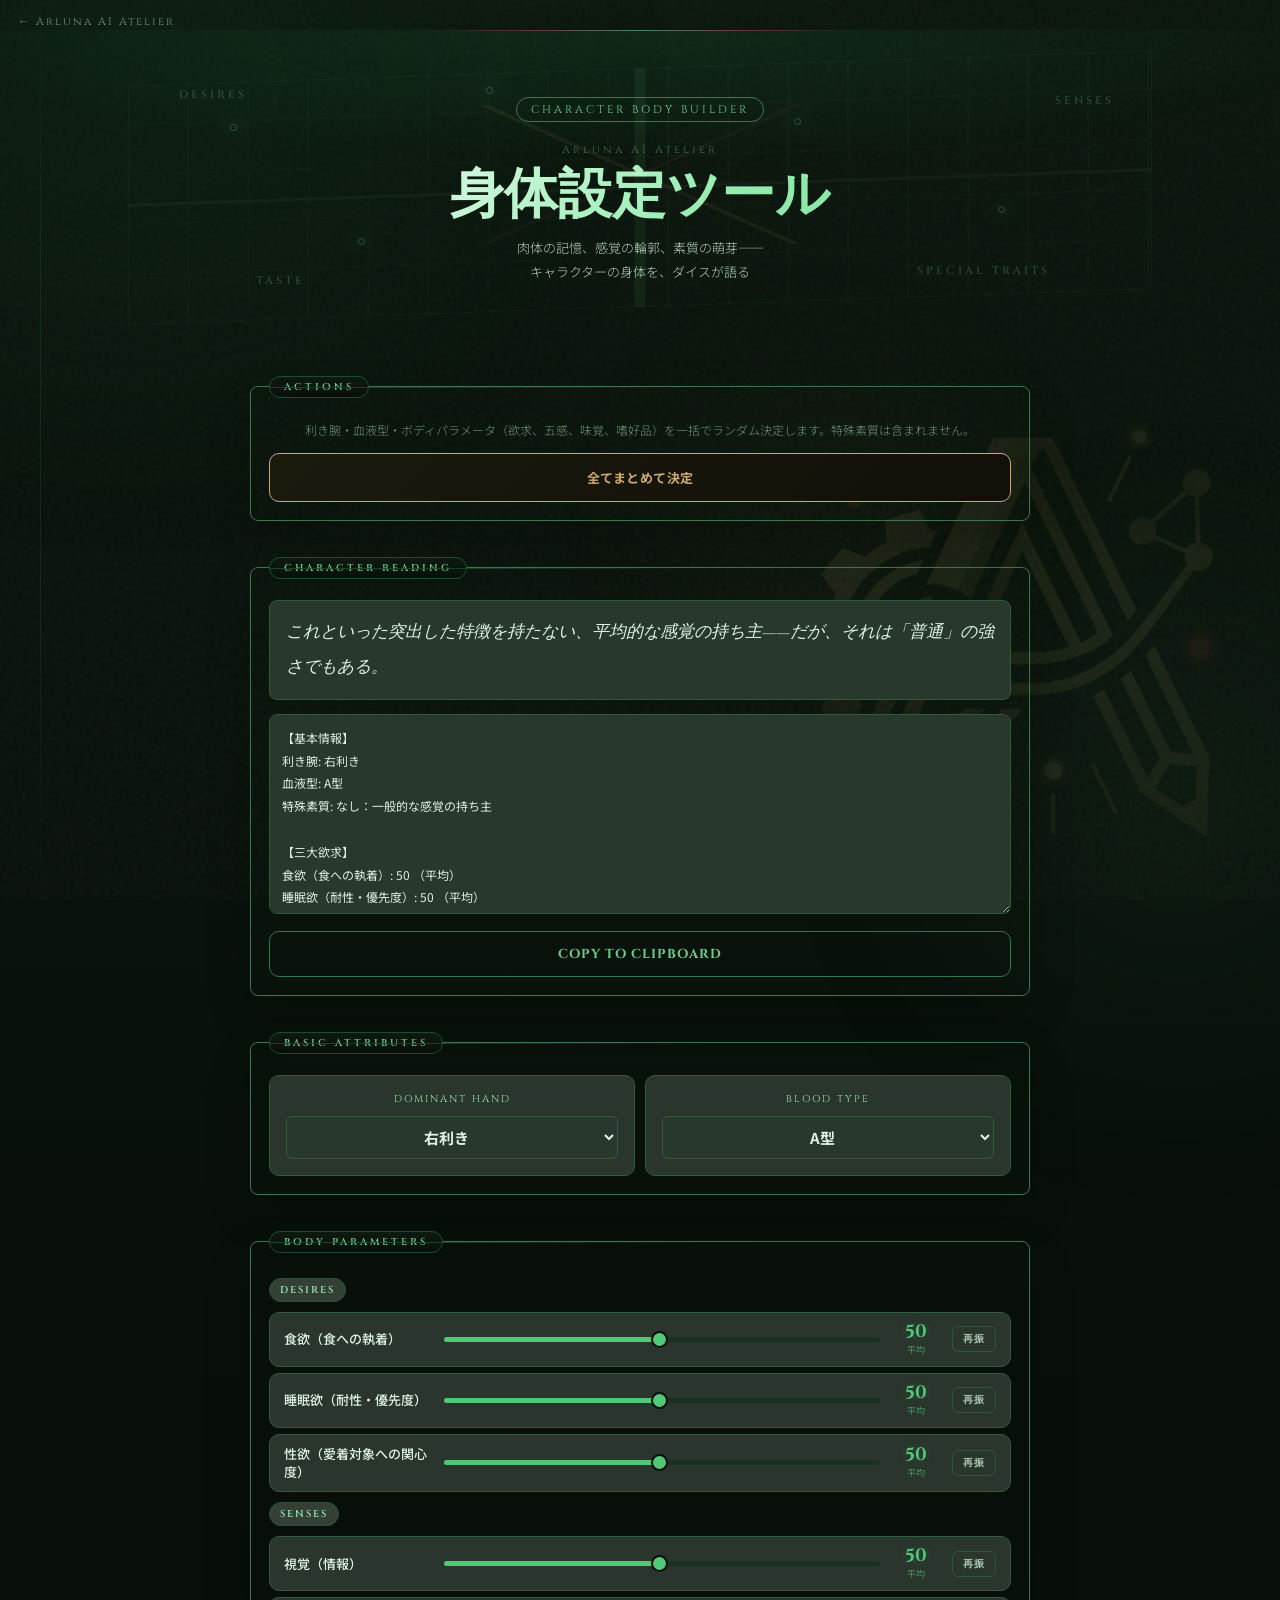
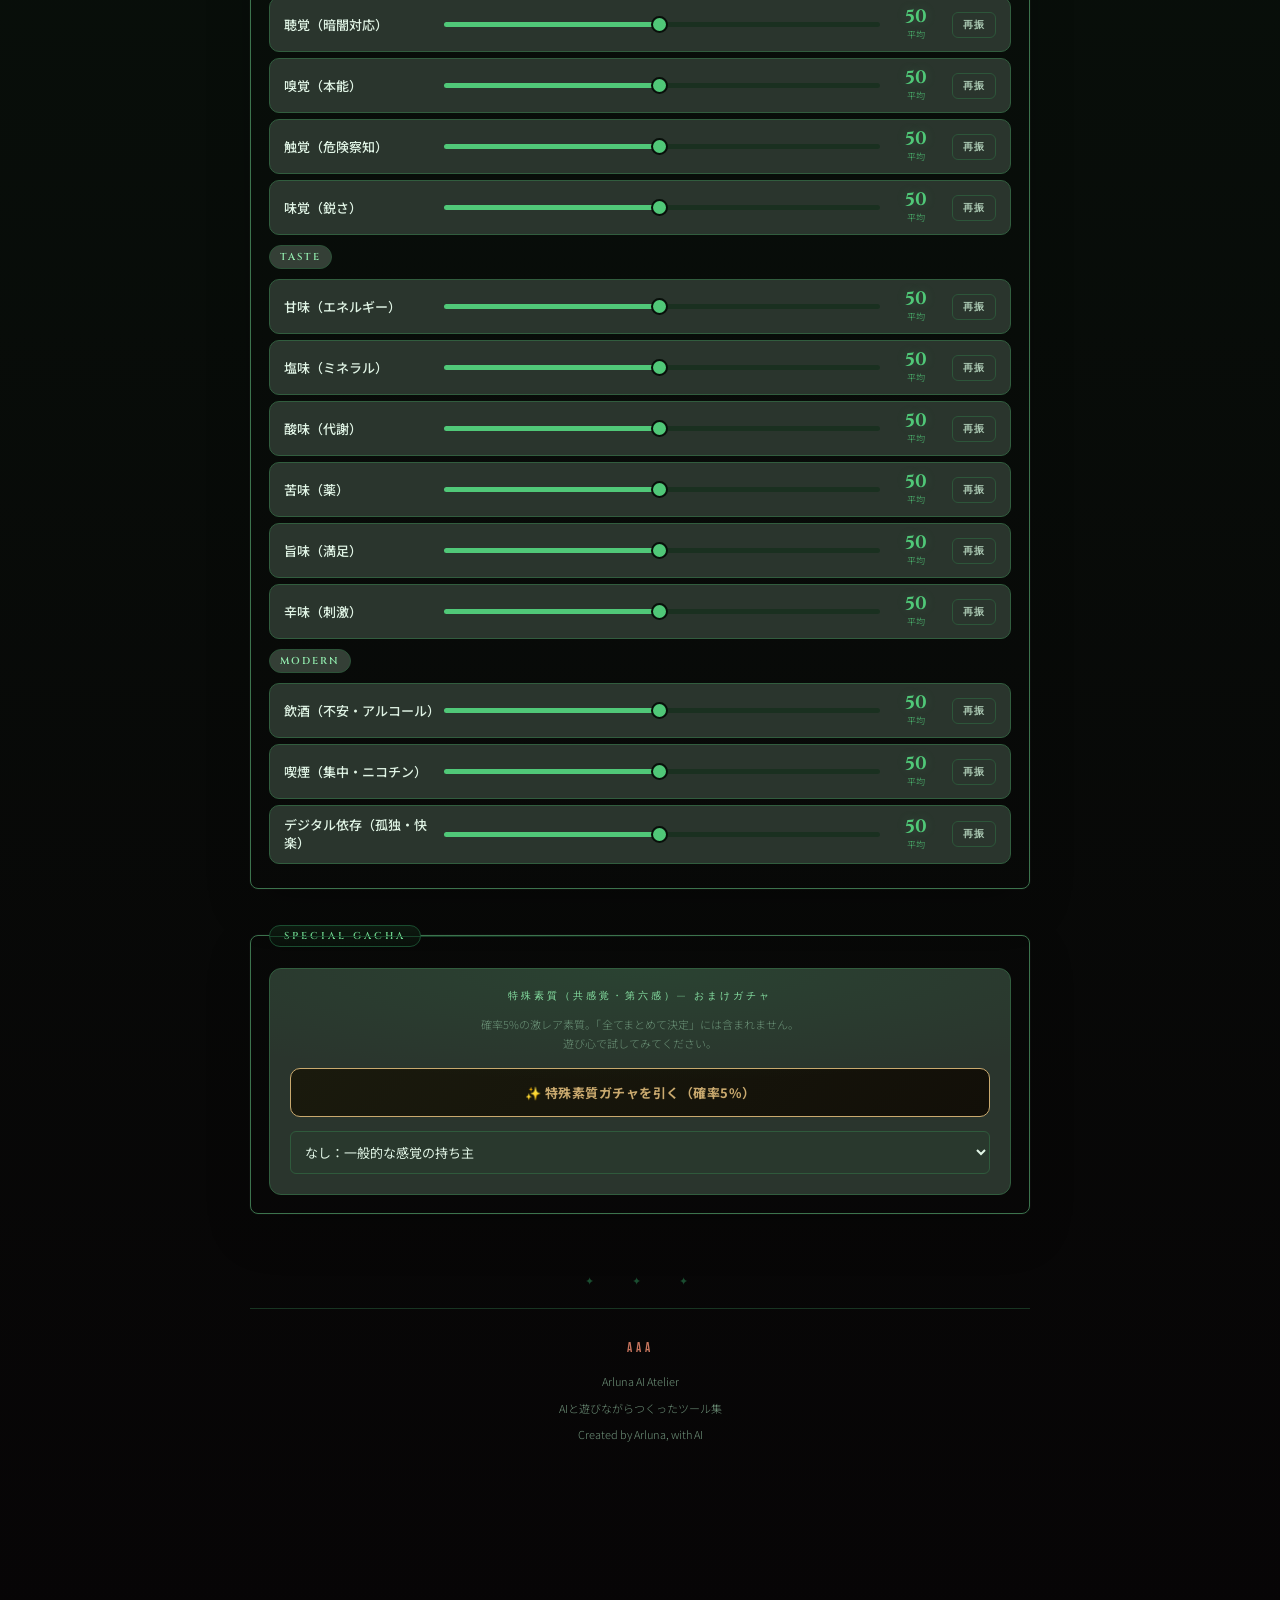
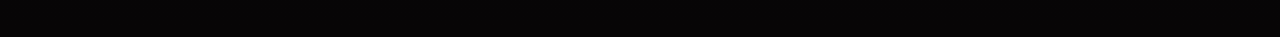
==== body-profile-tool.html @ 095e63a8 "Add files via upload" ====
<!DOCTYPE html>
<html lang="ja">
<head>
<meta charset="UTF-8">
<meta name="viewport" content="width=device-width, initial-scale=1.0">
<title>身体設定ツール — Arluna AI Atelier</title>
<meta name="description" content="利き腕、血液型、五感、欲求、味覚、特殊素質をランダムに決め、創作キャラクターの身体設定を作るツールです。">
<link rel="icon" href="favicon/favicon.ico" sizes="any">
<link rel="icon" type="image/svg+xml" href="favicon/favicon.svg">
<link rel="apple-touch-icon" href="favicon/apple-touch-icon.png">
<link rel="manifest" href="favicon/site.webmanifest">
<link rel="preconnect" href="https://fonts.googleapis.com">
<link rel="preconnect" href="https://fonts.gstatic.com" crossorigin>
<link href="https://fonts.googleapis.com/css2?family=Bebas+Neue&family=Cinzel:wght@400;600&family=Cormorant+Garamond:ital,wght@0,300;0,600;1,300;1,600&family=Noto+Sans+JP:wght@300;400;600;700;900&family=Sora:wght@400;600;800&display=swap" rel="stylesheet">
<style>
:root{
  --bg:      #080f0a;
  --bg2:     #0d1a10;
  --bg3:     #112216;
  --green:   #2d7a4f;
  --green2:  #3fa068;
  --green3:  #1a4d30;
  --emerald: #50c878;
  --red:     #9F2E42;
  --gold:    #c9a96e;
  --gold2:   #e8d5a3;
  --dim:     #1a3020;
  --muted:   #4a7055;
  --text:    #ddeee4;
  --light:   #f0faf4;
}
*{box-sizing:border-box;margin:0;padding:0}
html{scroll-behavior:smooth}
body{
  background:var(--bg);
  color:var(--text);
  font-family:'Noto Sans JP',sans-serif;
  min-height:100vh;
  overflow-x:hidden;
  font-weight:300;
}

/* Noise */
body::before{
  content:'';position:fixed;inset:0;
  background-image:url("data:image/svg+xml,%3Csvg viewBox='0 0 200 200' xmlns='http://www.w3.org/2000/svg'%3E%3Cfilter id='n'%3E%3CfeTurbulence type='fractalNoise' baseFrequency='0.85' numOctaves='4' stitchTiles='stitch'/%3E%3C/filter%3E%3Crect width='100%25' height='100%25' filter='url(%23n)'/%3E%3C/svg%3E");
  opacity:.03;pointer-events:none;z-index:0;
}

/* Blobs */
.blob{position:fixed;border-radius:50%;filter:blur(140px);opacity:.13;pointer-events:none;z-index:0;animation:blobDrift 22s ease-in-out infinite alternate}
.blob1{width:600px;height:500px;background:#2d7a4f;top:-150px;right:-150px;animation-duration:24s}
.blob2{width:400px;height:400px;background:#1a4d30;bottom:-100px;left:-100px;animation-duration:30s;animation-delay:-12s}
.blob3{width:280px;height:280px;background:#c9a96e;top:50%;left:40%;opacity:.05;animation-duration:18s;animation-delay:-6s}
@keyframes blobDrift{from{transform:translate(0,0) scale(1)}to{transform:translate(30px,20px) scale(1.05)}}

/* V-line */
.v-line{position:fixed;left:36px;top:0;bottom:0;width:1px;background:linear-gradient(to bottom,transparent,var(--green3) 30%,var(--green3) 70%,transparent);opacity:.4;z-index:0}
@media(max-width:600px){.v-line{display:none}}

/* Page */
.page{position:relative;z-index:1;max-width:820px;margin:0 auto;padding:0 20px 100px}

/* Back link */
.back-link{display:inline-flex;align-items:center;gap:6px;font-size:11px;letter-spacing:2px;color:#3a6a4a;text-decoration:none;padding:8px 16px 0;transition:color .2s;font-family:'Cinzel',serif}
.back-link:hover{color:var(--emerald)}

/* Hero */
.hero{position:relative;text-align:center;padding:64px 20px 48px;overflow:hidden;background:radial-gradient(ellipse 80% 60% at 50% 0%,#0a2a14 0%,transparent 70%)}
.hero-bg{position:absolute;inset:0;pointer-events:none;overflow:hidden;opacity:.06}
.hero-bg span{position:absolute;font-size:80px;font-weight:900;color:#fff;animation:drift 20s linear infinite;font-family:'Noto Sans JP',sans-serif}
@keyframes drift{0%{transform:translateY(120%) rotate(0deg)}100%{transform:translateY(-120%) rotate(15deg)}}
.eyebrow{display:inline-block;font-family:'Cinzel',serif;font-size:11px;font-weight:400;letter-spacing:3px;text-transform:uppercase;color:var(--emerald);border:1px solid #50c87855;padding:4px 14px;border-radius:20px;margin-bottom:20px}
h1{font-size:clamp(28px,5vw,54px);font-weight:600;line-height:1.1;margin-bottom:12px;font-family:'Cormorant Garamond',serif;background:linear-gradient(135deg,#fff 20%,#80e8a0 60%,#50c878 100%);-webkit-background-clip:text;-webkit-text-fill-color:transparent;background-clip:text}
.hero-sub{font-size:13px;color:#7aaa8a;max-width:480px;margin:0 auto 12px;line-height:1.8}
@keyframes fadeUp{from{opacity:0;transform:translateY(12px)}to{opacity:1;transform:translateY(0)}}

/* Divider */
.divider{display:flex;align-items:center;gap:12px;margin:36px 0 18px}
.divider::before{content:'';flex:1;height:1px;background:linear-gradient(90deg,transparent,var(--green3))}
.divider::after{content:'';flex:1;height:1px;background:linear-gradient(270deg,transparent,var(--green3))}
.divider span{font-family:'Cinzel',serif;font-size:10px;letter-spacing:4px;color:var(--emerald);text-transform:uppercase;white-space:nowrap;background:var(--bg2);padding:4px 14px;border:1px solid var(--green3);border-radius:20px}

/* Action buttons */
.action-note{
  margin:0 0 12px;text-align:center;font-size:12px;line-height:1.8;color:var(--muted);
}
.action-row{display:grid;grid-template-columns:1fr 1fr;gap:10px;margin-bottom:0}
.btn-main{
  padding:14px 10px;font-size:13px;font-weight:700;
  border:1px solid var(--green);border-radius:10px;
  background:linear-gradient(135deg,var(--bg3),var(--bg2));
  color:var(--emerald);cursor:pointer;
  font-family:'Noto Sans JP',sans-serif;letter-spacing:.5px;
  transition:all .22s;position:relative;overflow:hidden;
}
.btn-main::before{content:'';position:absolute;inset:0;background:var(--green);opacity:0;transition:opacity .22s}
.btn-main:hover::before{opacity:.12}
.btn-main:hover{border-color:var(--emerald);box-shadow:0 0 20px var(--green)44;transform:translateY(-2px)}
.btn-gold{
  padding:14px 10px;font-size:13px;font-weight:700;
  border:1px solid var(--gold);border-radius:10px;
  background:linear-gradient(135deg,#1a1a0d,#120f08);
  color:var(--gold);cursor:pointer;
  font-family:'Noto Sans JP',sans-serif;letter-spacing:.5px;
  transition:all .22s;
}
.btn-gold:hover{border-color:var(--gold2);box-shadow:0 0 20px #c9a96e44;transform:translateY(-2px)}

/* Attr grid */
.attr-grid{display:grid;grid-template-columns:1fr 1fr;gap:10px;margin-bottom:6px}
.attr-box{
  background:var(--bg2);border:1px solid var(--dim);border-radius:10px;
  padding:16px;text-align:center;transition:border-color .2s;
}
.attr-box:hover{border-color:var(--green3)}
.attr-label{font-size:10px;letter-spacing:2px;color:var(--muted);font-family:'Cinzel',serif;text-transform:uppercase;display:block;margin-bottom:10px}
.attr-select{
  width:100%;padding:9px;font-size:15px;font-weight:700;
  border-radius:6px;border:1px solid var(--green3);
  background:var(--bg3);color:var(--light);cursor:pointer;
  font-family:'Noto Sans JP',sans-serif;text-align:center;
}

/* Special area */
.special-box{
  background:var(--bg2);border:1px solid #c9a96e44;border-radius:12px;
  padding:20px;margin-bottom:6px;
  position:relative;overflow:hidden;
}
.special-box::before{content:'';position:absolute;inset:0;background:radial-gradient(ellipse 80% 50% at 50% 0%,#c9a96e08,transparent);pointer-events:none}
.special-box-label{font-family:'Cinzel',serif;font-size:10px;letter-spacing:3px;color:var(--gold);text-transform:uppercase;display:block;text-align:center;margin-bottom:12px}
.special-select{
  width:100%;padding:10px;font-size:13px;
  border-radius:6px;border:1px solid #c9a96e44;
  background:var(--bg3);color:var(--text);cursor:pointer;
  font-family:'Noto Sans JP',sans-serif;
}

/* Slider rows */
.item-row{
  display:flex;align-items:center;gap:10px;
  margin-bottom:6px;
  background:var(--bg2);border:1px solid var(--dim);
  padding:10px 14px;border-radius:10px;
  transition:border-color .2s;
}
.item-row:hover{border-color:var(--heat,var(--green3))}
.item-label{width:150px;font-size:12px;color:var(--text);flex-shrink:0;line-height:1.4;opacity:.85}
.item-slider{
  flex:1;-webkit-appearance:none;appearance:none;
  height:5px;border-radius:3px;outline:none;cursor:pointer;
  background:linear-gradient(to right,var(--heat,#50c878) 0%,var(--heat,#50c878) var(--pct,50%),var(--dim) var(--pct,50%),var(--dim) 100%);
}
.item-slider::-webkit-slider-thumb{-webkit-appearance:none;appearance:none;width:17px;height:17px;border-radius:50%;background:var(--heat,#50c878);cursor:pointer;box-shadow:0 0 10px var(--heat,#50c878)99;border:2px solid var(--bg)}
.item-slider::-moz-range-thumb{width:17px;height:17px;border-radius:50%;background:var(--heat,#50c878);cursor:pointer;border:2px solid var(--bg)}
.item-val-wrap{display:flex;flex-direction:column;align-items:center;flex-shrink:0;min-width:52px}
.item-value{font-size:18px;font-weight:700;color:var(--heat,#50c878);font-family:'Cinzel',serif;line-height:1;transition:color .3s}
.item-word{font-size:9px;color:var(--heat,#50c878);letter-spacing:.5px;margin-top:2px;text-align:center;white-space:nowrap;opacity:.8;transition:color .3s}
.roll-small{
  padding:5px 10px;font-size:10px;font-weight:700;letter-spacing:1px;
  background:transparent;border:1px solid var(--dim);border-radius:6px;
  color:var(--muted);cursor:pointer;flex-shrink:0;
  transition:all .18s;font-family:'Cinzel',serif;
}
.roll-small:hover{border-color:var(--green);color:var(--emerald)}
@media(max-width:600px){
  .item-row{
    display:grid;
    grid-template-columns:minmax(0,1fr) auto;
    align-items:center;
    gap:8px 10px;
  }
  .item-label{
    grid-column:1 / -1;
    width:auto;
    min-width:0;
  }
  .item-slider{
    grid-column:1 / -1;
    width:100%;
    min-width:0;
  }
  .item-val-wrap{
    grid-column:1;
    align-items:flex-start;
    min-width:0;
  }
  .roll-small{
    grid-column:2;
  }
}

/* Summary */
.summary-box{
  background:var(--bg2);border:1px solid var(--dim);border-radius:14px;
  padding:24px;margin-top:8px;
  position:relative;overflow:hidden;
}
.summary-box::before{content:'';position:absolute;inset:0;background:radial-gradient(ellipse 80% 40% at 50% 0%,var(--green3)22,transparent 70%);pointer-events:none}
.summary-title{font-family:'Cinzel',serif;font-size:11px;letter-spacing:3px;color:var(--emerald);text-transform:uppercase;text-align:center;margin-bottom:16px}
.summary-narration{
  background:var(--bg3);border:1px solid var(--green3);border-radius:8px;
  padding:14px 16px;font-size:13px;line-height:2;
  color:var(--text);margin-bottom:14px;min-height:56px;
  font-style:italic;font-family:'Cormorant Garamond',serif;font-size:16px;
}
.summary-narration.loading{color:var(--muted);animation:pulse 1.2s ease-in-out infinite}
@keyframes pulse{0%,100%{opacity:.5}50%{opacity:1}}
.summary-textarea{
  width:100%;height:200px;padding:12px;font-size:12px;
  background:var(--bg3);border:1px solid var(--dim);border-radius:8px;
  color:var(--text);resize:vertical;line-height:1.9;
  font-family:'Noto Sans JP',sans-serif;
}
.copy-btn{
  width:100%;margin-top:12px;padding:13px;
  font-size:13px;font-weight:700;letter-spacing:1px;
  background:transparent;border:1px solid var(--green);border-radius:10px;
  color:var(--emerald);cursor:pointer;
  font-family:'Cinzel',serif;text-transform:uppercase;
  transition:all .22s;
}
.copy-btn:hover{background:var(--green3);box-shadow:0 0 20px var(--green)44}

/* Special gacha overlay */
#gacha-overlay{
  position:fixed;inset:0;z-index:100;
  display:none;align-items:center;justify-content:center;
  background:#00000099;backdrop-filter:blur(6px);
}
#gacha-overlay.open{display:flex}
.gacha-card{
  background:var(--bg2);border:1px solid var(--gold);border-radius:20px;
  padding:36px 32px;max-width:380px;width:90%;text-align:center;
  position:relative;overflow:hidden;
  animation:gachaIn .5s cubic-bezier(.16,1,.3,1);
}
@keyframes gachaIn{from{opacity:0;transform:scale(.8) translateY(30px)}to{opacity:1;transform:scale(1) translateY(0)}}
.gacha-card::before{content:'';position:absolute;inset:0;background:radial-gradient(ellipse 80% 60% at 50% 0%,#c9a96e18,transparent);pointer-events:none}
.gacha-stars{font-size:28px;letter-spacing:4px;margin-bottom:16px;animation:starPulse 1s ease infinite alternate}
@keyframes starPulse{from{text-shadow:0 0 10px #c9a96e}to{text-shadow:0 0 30px #c9a96e,0 0 60px #c9a96e88}}
.gacha-label{font-family:'Cinzel',serif;font-size:10px;letter-spacing:3px;color:var(--gold);text-transform:uppercase;margin-bottom:10px}
.gacha-result{font-family:'Cormorant Garamond',serif;font-size:20px;font-weight:600;color:var(--light);line-height:1.5;margin-bottom:20px}
.gacha-close{
  padding:10px 28px;font-size:12px;font-weight:700;letter-spacing:2px;
  background:transparent;border:1px solid var(--gold);border-radius:8px;
  color:var(--gold);cursor:pointer;font-family:'Cinzel',serif;transition:all .2s;
}
.gacha-close:hover{background:#c9a96e22}

/* Particles */
.particle{position:fixed;pointer-events:none;z-index:99;border-radius:50%;animation:particleFly 1.2s ease-out forwards}
@keyframes particleFly{
  0%{opacity:1;transform:translate(0,0) scale(1)}
  100%{opacity:0;transform:translate(var(--tx),var(--ty)) scale(0)}
}

/* No-result gacha */
.gacha-fail{
  background:var(--bg2);border:1px solid var(--dim);border-radius:16px;
  padding:24px;max-width:300px;width:90%;text-align:center;
  animation:gachaIn .4s ease;
}
.gacha-fail p{font-size:13px;color:var(--muted);line-height:1.8;margin:10px 0 16px}

/* ── Watermark logo ── */
.watermark{position:fixed;bottom:-30px;right:-30px;width:300px;height:300px;background-image:url('[data-uri]');background-size:contain;background-repeat:no-repeat;background-position:center;opacity:.08;pointer-events:none;z-index:0}
@media(max-width:600px){.watermark{width:220px;height:220px;bottom:-20px;right:-20px}}
footer{margin-top:20px;padding:24px 20px 100px;border-top:1px solid var(--dim);text-align:center;font-size:11px;color:var(--muted);line-height:2.4;opacity:0;animation:fadeUp .6s 2s ease forwards}
footer .aaa-mini{font-family:'Bebas Neue',sans-serif;letter-spacing:4px;font-size:13px;background:linear-gradient(90deg,var(--red),var(--gold));-webkit-background-clip:text;-webkit-text-fill-color:transparent;background-clip:text;display:block;margin-bottom:4px}
</style>
<link rel="stylesheet" href="assets/aaa-theme.css">
<link rel="stylesheet" href="assets/aaa-paneltab.css">
</head>
<body class="aaa-page theme-green">
<div class="watermark"></div>

<div class="blob blob1"></div>
<div class="blob blob2"></div>
<div class="blob blob3"></div>
<div class="v-line"></div>
<!-- Gacha overlay -->
<div id="gacha-overlay" role="dialog" aria-modal="true" aria-label="特殊素質ガチャ結果" onclick="closeGacha(event)">
  <div id="gacha-box" tabindex="-1"></div>
</div>

<a class="back-link" href="index.html">← Arluna AI Atelier</a>
<!-- Hero -->
<div class="hero">
  <div class="hero-bg aaa-blueprint-bg" aria-hidden="true">
    <i class="bp-node n1"></i>
    <i class="bp-node n2"></i>
    <i class="bp-node n3"></i>
    <i class="bp-node n4"></i>
    <i class="bp-node n5"></i>
    <span class="bp-label l1">DESIRES</span>
    <span class="bp-label l2">SENSES</span>
    <span class="bp-label l3">TASTE</span>
    <span class="bp-label l4">SPECIAL TRAITS</span>
  </div>
  <div class="eyebrow">Character Body Builder</div>
  <div style="font-family:'Cinzel',serif;font-size:11px;letter-spacing:3px;color:#3a6a4a;margin-bottom:8px">Arluna AI Atelier</div>
  <h1>身体設定ツール</h1>
  <p class="hero-sub">肉体の記憶、感覚の輪郭、素質の萌芽——<br>キャラクターの身体を、ダイスが語る</p>
</div>
<div class="page">

  <section class="tool-panel" data-label="Actions">
  <p class="action-note">利き腕・血液型・ボディパラメータ（欲求、五感、味覚、嗜好品）を一括でランダム決定します。特殊素質は含まれません。</p>
  <div class="action-row" style="grid-template-columns:1fr">
    <button type="button" class="btn-gold" onclick="rollAll()">全てまとめて決定</button>
  </div>
  </section>

  <section class="tool-panel" data-label="Character Reading">
  <div class="summary-box">
    <div class="summary-title">Character Reading</div>
        <div id="narration" class="summary-narration" aria-live="polite">——</div>
        <textarea id="summary-text" class="summary-textarea" readonly aria-label="コピー用まとめ"></textarea>
        <button type="button" class="copy-btn" onclick="copySummary()" aria-live="polite">Copy to Clipboard</button>
  </div>
  </section>

  <section class="tool-panel" data-label="Basic Attributes">
  <div class="attr-grid">
    <div class="attr-box">
      <span class="attr-label">Dominant Hand</span>
      <select id="res-hand" class="attr-select" onchange="generateSummary()">
        <option value="右利き">右利き</option>
        <option value="左利き">左利き</option>
        <option value="両利き">両利き</option>
      </select>
    </div>
    <div class="attr-box">
      <span class="attr-label">Blood Type</span>
      <select id="res-blood" class="attr-select" onchange="generateSummary()">
        <option value="A型">A型</option>
        <option value="B型">B型</option>
        <option value="O型">O型</option>
        <option value="AB型">AB型</option>
      </select>
    </div>
  </div>
  </section>

  <section class="tool-panel" data-label="Body Parameters">
  <div id="sections-area"></div>
  </section>

  <section class="tool-panel" data-label="Special Gacha">
  <div class="special-box">
    <span class="special-box-label">特殊素質（共感覚・第六感）— おまけガチャ</span>
    <p style="text-align:center;font-size:11px;color:var(--muted);margin-bottom:14px;line-height:1.8">確率5%の激レア素質。「全てまとめて決定」には含まれません。<br>遊び心で試してみてください。</p>
    <button type="button" class="btn-gold" onclick="rollSpecial()" style="width:100%;margin-bottom:14px">✨ 特殊素質ガチャを引く（確率5%）</button>
    <select id="special-select" class="special-select" aria-label="特殊素質を選択" onchange="generateSummary()">
      <option value="none">なし：一般的な感覚の持ち主</option>
      <option value="color">★ 共感覚（色字）：文字や数字に決まった色を感じる</option>
      <option value="vision">★ 共感覚（音視）：音を聴くと映像（色や形）が見える</option>
      <option value="taste">★ 共感覚（音味）：音を聴くと口の中に味を感じる</option>
      <option value="touch">★ 共感覚（接触）：他人の触感に同調する</option>
      <option value="scent_color">★ 共感覚（匂い色）：匂いを嗅ぐと色が見える</option>
      <option value="sound_shape">★ 共感覚（音形）：音を聴くと立体的な形や色を感じる</option>
      <option value="taste_shape">★ 共感覚（味形）：食べ物の味を立体的な形として感じる</option>
      <option value="time_space">★ 共感覚（時空間）：時間や月日が、自分の周りの空間に「場所」として見える</option>
      <option value="danger">★ 第六感（危険察知）：視線や殺気に敏感</option>
      <option value="intuition">★ 第六感（直感）：根拠はないが正解を引く力</option>
      <option value="omen">★ 第六感（予兆）：嫌な予感が体調に現れる</option>
      <option value="spirit">★ 第六感（霊感）：場所の残り香などを感じる</option>
      <option value="premonition">★ 第六感（虫の知らせ）：大切な人の危機がなんとなくわかる</option>
    </select>
  </div>
  </section>

  <div class="aaa-ornament">✦ &nbsp; ✦ &nbsp; ✦</div>
  <footer>
    <span class="aaa-mini">AAA</span>
    Arluna AI Atelier<br>
    AIと遊びながらつくったツール集<br>
    Created by Arluna, with AI
  </footer>
</div>

<script>
const CONFIG=[
  {id:"desire",  title:"三大欲求",        label:"Desires",  items:[
    {id:"appetite",label:"食欲（食への執着）"},
    {id:"sleep",   label:"睡眠欲（耐性・優先度）"},
    {id:"libido",  label:"性欲（愛着対象への関心度）"}
  ]},
  {id:"senses",  title:"五感（鋭さ）",    label:"Senses",   items:[
    {id:"visual",      label:"視覚（情報）"},
    {id:"hearing",     label:"聴覚（暗闇対応）"},
    {id:"smell",       label:"嗅覚（本能）"},
    {id:"touch",       label:"触覚（危険察知）"},
    {id:"taste_sense", label:"味覚（鋭さ）"}
  ]},
  {id:"taste",   title:"味覚の好み",      label:"Taste",    items:[
    {id:"sweet",label:"甘味（エネルギー）"},
    {id:"salt",  label:"塩味（ミネラル）"},
    {id:"sour",  label:"酸味（代謝）"},
    {id:"bitter",label:"苦味（薬）"},
    {id:"umami", label:"旨味（満足）"},
    {id:"spicy", label:"辛味（刺激）"}
  ]},
  {id:"modern",  title:"嗜好品・現代の欲求",label:"Modern", items:[
    {id:"alcohol",  label:"飲酒（不安・アルコール）"},
    {id:"smoking",  label:"喫煙（集中・ニコチン）"},
    {id:"digital",  label:"デジタル依存（孤独・快楽）"}
  ]}
];

// 数値→言葉変換
function toWord(v){
  if(v<=10) return "皆無";
  if(v<=25) return "極めて低";
  if(v<=40) return "低め";
  if(v<=55) return "平均";
  if(v<=70) return "やや高";
  if(v<=85) return "高め";
  if(v<=95) return "非常に高";
  return "極限";
}

// 数値→ヒートカラー（低:青 → 中:緑 → 高:赤）
function heatColor(v){
  if(v<=20) return '#4a90e0';          // 青
  if(v<=35) return '#5aaad0';          // 青緑
  if(v<=50) return '#50c878';          // 緑（中央）
  if(v<=65) return '#a0cc40';          // 黄緑
  if(v<=80) return '#e8a020';          // オレンジ
  if(v<=92) return '#e05540';          // 赤オレンジ
  return '#cc2a2a';                    // 深赤
}

// スライダー描画
function buildSections(){
  const area=document.getElementById('sections-area');
  CONFIG.forEach(sec=>{
    const block=document.createElement('div');
    block.className='section-block';
    let html=`<div class="body-param-group"><div class="body-param-title">${sec.label}</div>`;
    sec.items.forEach(item=>{
      html+=`<div class="item-row">
        <div class="item-label">${item.label}</div>
        <input type="range" class="item-slider" id="sld-${item.id}" min="1" max="100" value="50" aria-label="${item.label}の値"
          oninput="updateVal('${item.id}')">
        <div class="item-val-wrap">
          <div class="item-value" id="val-${item.id}">50</div>
          <div class="item-word" id="word-${item.id}">平均</div>
        </div>
        <button type="button" class="roll-small" onclick="rollOne('${item.id}')" aria-label="${item.label}を再振">再振</button>
      </div>`;
    });
    html+=`</div>`;
    block.innerHTML=html;
    area.appendChild(block);
    // スライダーの色を初期化
    sec.items.forEach(item=>{updateSliderBg(item.id,50);applyHeat(item.id,50);});
  });
}

function updateSliderBg(id,val){
  const sld=document.getElementById('sld-'+id);
  if(sld) sld.style.setProperty('--pct',val+'%');
}

function updateVal(id){
  const val=+document.getElementById('sld-'+id).value;
  document.getElementById('val-'+id).textContent=val;
  document.getElementById('word-'+id).textContent=toWord(val);
  updateSliderBg(id,val);
  applyHeat(id,val);
  generateSummary();
}

function applyHeat(id,val){
  const col=heatColor(val);
  const row=document.getElementById('sld-'+id).closest('.item-row');
  if(!row) return;
  row.style.setProperty('--heat',col);
  document.getElementById('sld-'+id).style.setProperty('--heat',col);
}

function rollOne(id){
  const val=Math.floor(Math.random()*100)+1;
  document.getElementById('sld-'+id).value=val;
  updateVal(id);
}

function rollAttrs(){
  const h=Math.floor(Math.random()*100)+1;
  const hand=document.getElementById('res-hand');
  hand.value=h===1||h===100?"両利き":h>=46&&h<=54?"左利き":"右利き";
  const b=Math.floor(Math.random()*100)+1;
  const blood=document.getElementById('res-blood');
  blood.value=(b<=5||b>=97)?"AB型":b>=32&&b<=69?"A型":b>=17&&b<=31||b>=70&&b<=85?"O型":"B型";
}

function rollAll(){
  CONFIG.forEach(s=>s.items.forEach(item=>rollOne(item.id)));
  rollAttrs();
  generateSummary();
}

function rollSpecial(){
  const dice=Math.floor(Math.random()*100)+1;
  const sel=document.getElementById('special-select');
  if(dice>5){
    sel.value="none";
    showGachaFail();
  } else {
    const idx=Math.floor(Math.random()*(sel.options.length-1))+1;
    sel.selectedIndex=idx;
    const result=sel.options[idx].text;
    showGachaSuccess(result);
  }
  generateSummary();
}

function showGachaSuccess(result){
  const box=document.getElementById('gacha-box');
  box.innerHTML=`
    <div class="gacha-card">
      <div class="gacha-stars">✦ ✦ ✦</div>
      <div class="gacha-label">Special Quality Unlocked</div>
      <div class="gacha-result">${result.replace('★ ','')}</div>
      <button type="button" class="gacha-close" onclick="closeGacha()" aria-label="特殊素質ガチャ結果を閉じる">Close</button>
    </div>`;
  AAACommon.openDialog(document.getElementById('gacha-overlay'),box,document.activeElement);
  spawnParticles();
}

function showGachaFail(){
  const box=document.getElementById('gacha-box');
  box.innerHTML=`
    <div class="gacha-fail">
      <div style="font-size:28px;margin-bottom:8px">🌿</div>
      <div style="font-family:'Cinzel',serif;font-size:10px;letter-spacing:3px;color:var(--muted);margin-bottom:8px">RESULT</div>
      <p>特殊素質は見られなかった——<br>それもまた、<br>ひとつの在り方。</p>
      <button type="button" class="gacha-close" onclick="closeGacha()" aria-label="特殊素質ガチャ結果を閉じる">Close</button>
    </div>`;
  AAACommon.openDialog(document.getElementById('gacha-overlay'),box,document.activeElement);
}

function closeGacha(e){
  const overlay=document.getElementById('gacha-overlay');
  if(!AAACommon.shouldCloseDialog(e,overlay,'gacha-close'))return;
  AAACommon.closeDialog(overlay);
}

document.addEventListener('keydown',e=>{
  if(e.key==='Escape'&&document.getElementById('gacha-overlay').classList.contains('open'))closeGacha();
});

function spawnParticles(){
  const colors=['#50c878','#c9a96e','#e8d5a3','#3fa068','#f0faf4'];
  for(let i=0;i<28;i++){
    const p=document.createElement('div');
    p.className='particle';
    const size=Math.random()*6+3;
    const tx=(Math.random()-0.5)*300;
    const ty=(Math.random()-0.5)*300;
    p.style.cssText=`
      width:${size}px;height:${size}px;
      background:${colors[Math.floor(Math.random()*colors.length)]};
      left:${50+Math.random()*10}%;top:${40+Math.random()*20}%;
      --tx:${tx}px;--ty:${ty}px;
      animation-delay:${Math.random()*.3}s;
      animation-duration:${.8+Math.random()*.6}s;
    `;
    document.body.appendChild(p);
    setTimeout(()=>p.remove(),1500);
  }
}

// ── サマリー生成 ──
function generateSummary(){
  // テキストまとめ
  let txt="【基本情報】\n";
  txt+="利き腕: "+document.getElementById('res-hand').value+"\n";
  txt+="血液型: "+document.getElementById('res-blood').value+"\n";
  const sp=document.getElementById('special-select');
  txt+="特殊素質: "+sp.options[sp.selectedIndex].text+"\n\n";
  CONFIG.forEach(s=>{
    txt+="【"+s.title+"】\n";
    s.items.forEach(item=>{
      const v=document.getElementById('val-'+item.id)?.textContent||"50";
      const w=toWord(+v);
      txt+=item.label+": "+v+" （"+w+"）\n";
    });
    txt+="\n";
  });
  document.getElementById('summary-text').value=txt.trim();

  // ナレーション生成
  buildNarration();
}

function buildNarration(){
  const hand=document.getElementById('res-hand').value;
  const blood=document.getElementById('res-blood').value;
  const sp=document.getElementById('special-select');
  const spVal=sp.value;
  const spText=spVal==="none"?"":sp.options[sp.selectedIndex].text.replace("★ ","");

  const appetite=+document.getElementById('val-appetite')?.textContent||50;
  const sleep=   +document.getElementById('val-sleep')?.textContent||50;
  const visual=  +document.getElementById('val-visual')?.textContent||50;
  const hearing= +document.getElementById('val-hearing')?.textContent||50;
  const smell=   +document.getElementById('val-smell')?.textContent||50;
  const alcohol= +document.getElementById('val-alcohol')?.textContent||50;
  const digital= +document.getElementById('val-digital')?.textContent||50;

  let lines=[];

  // 利き腕
  if(hand==="両利き") lines.push("両手を等しく使いこなすという、稀有な身体的素養を持つ。");
  else if(hand==="左利き") lines.push("左を主として生きる——右利きの世界に馴染みながらも、どこか独自の角度で物事を捉えやすい気質がある。");

  // 五感
  if(visual>=75) lines.push("目は鋭く、空間や細部に敏感に反応する。");
  if(hearing>=75) lines.push("わずかな音の変化を捉える聴覚は、暗がりでも心強い羅針盤となる。");
  if(smell>=75) lines.push("嗅覚が本能に直結しており、場の空気を鼻で読む力がある。");

  // 欲求
  if(appetite>=75) lines.push("食への執着は強く、腹が空けば判断力にも影が差す。");
  else if(appetite<=25) lines.push("食欲は淡泊で、食事を単なる燃料として捉える傾向がある。");
  if(sleep<=30) lines.push("睡眠への依存は低く、不眠に強い体質を持つ。");

  // 嗜好
  if(alcohol>=70&&digital>=70) lines.push("酒とデジタルの両方に逃げ場を求める——孤独と刺激の間で揺れる魂の持ち主かもしれない。");
  else if(alcohol>=70) lines.push("アルコールに安らぎを見出す傾向があり、不安を内側に抱えやすい。");
  else if(digital>=70) lines.push("デジタルへの没入が深く、現実との境界線が時に曖昧になる。");

  // 特殊素質
  if(spVal!=="none") lines.push("そしてこの者には、"+spText.split("：")[0]+"という異質な感覚が宿っている。");

  if(lines.length===0) lines.push("これといった突出した特徴を持たない、平均的な感覚の持ち主——だが、それは「普通」の強さでもある。");

  document.getElementById('narration').textContent=lines.join("　");
}

function copySummary(){
  const btn=document.querySelector('.copy-btn');
  AAACommon.copyTextFromTextarea('summary-text',btn);
  btn.style.color='var(--emerald)';
  btn.style.borderColor='var(--emerald)';
  setTimeout(()=>{btn.style.color='';btn.style.borderColor='';},2000);
}

buildSections();
generateSummary();
</script>
<script src="assets/aaa-site.js"></script>
</body>
</html>
---- assets/aaa-theme.css ----
/* AAA shared page shell. Page-specific tools keep their own functional CSS. */
:root{
  --aaa-bg:#0c0809;
  --aaa-bg-soft:#140d0f;
  --aaa-panel:#181012;
  --aaa-panel-2:#201519;
  --aaa-line:#38232a;
  --aaa-line-soft:#2a1b20;
  --aaa-text:#f2e9e5;
  --aaa-sub:#c0aaa0;
  --aaa-muted:#8b7068;
  --aaa-red:#b7354b;
  --aaa-red-soft:#e45a6f;
  --aaa-gold:#d7b46f;
  --aaa-gold-soft:#f0d99a;
  --aaa-accent:var(--aaa-gold);
  --aaa-accent-soft:var(--aaa-gold-soft);
  --aaa-accent-deep:#6b1e2d;
  --aaa-accent-glow:#d7b46f22;
  --aaa-font-body:'Noto Sans JP',sans-serif;
  --aaa-font-display:'Cormorant Garamond',serif;
  --aaa-font-label:'Cinzel',serif;
  --aaa-font-logo:'Bebas Neue',sans-serif;
  --aaa-font-data:'Sora',sans-serif;
}

.theme-green{
  --aaa-bg:#080f0a;
  --aaa-bg-soft:#0d1a10;
  --aaa-panel:#0d1a10;
  --aaa-panel-2:#112216;
  --aaa-line:#1a3020;
  --aaa-line-soft:#183522;
  --aaa-text:#ddeee4;
  --aaa-sub:#b5d2bf;
  --aaa-muted:#6f927a;
  --aaa-accent:#6bd08b;
  --aaa-accent-soft:#92ecae;
  --aaa-accent-deep:#1a4d30;
  --aaa-accent-glow:#2a8e4c26;
  --bg:var(--aaa-bg);
  --bg2:var(--aaa-bg-soft);
  --bg3:var(--aaa-panel-2);
  --dim:var(--aaa-line);
  --muted:var(--aaa-muted);
  --text:var(--aaa-text);
  --light:#f0faf4;
  --green:#2d7a4f;
  --green2:#3fa068;
  --green3:#1a4d30;
  --emerald:var(--aaa-accent);
}

.theme-blue{
  --aaa-bg:#080b12;
  --aaa-bg-soft:#0d1220;
  --aaa-panel:#101827;
  --aaa-panel-2:#151f32;
  --aaa-line:#213454;
  --aaa-line-soft:#18263d;
  --aaa-text:#e6ecf8;
  --aaa-sub:#bdcadf;
  --aaa-muted:#7c8eaa;
  --aaa-accent:#66a7e8;
  --aaa-accent-soft:#9fd0ff;
  --aaa-accent-deep:#18314d;
  --aaa-accent-glow:#1b5b9526;
}

body.aaa-page{
  min-height:100vh;
  background:
    radial-gradient(900px 500px at 50% -10%, color-mix(in srgb, var(--aaa-accent-deep) 58%, transparent) 0%, transparent 70%),
    linear-gradient(180deg, color-mix(in srgb, var(--aaa-bg-soft) 86%, #000 14%) 0%, var(--aaa-bg) 45%, #070506 100%);
  color:var(--aaa-text);
  font-family:var(--aaa-font-body);
  overflow-x:hidden;
}

body.aaa-page::before{
  content:'';
  position:fixed;
  inset:0;
  background-image:url("data:image/svg+xml,%3Csvg viewBox='0 0 220 220' xmlns='http://www.w3.org/2000/svg'%3E%3Cfilter id='n'%3E%3CfeTurbulence type='fractalNoise' baseFrequency='0.85' numOctaves='3' stitchTiles='stitch'/%3E%3C/filter%3E%3Crect width='100%25' height='100%25' filter='url(%23n)' opacity='1'/%3E%3C/svg%3E");
  opacity:.032;
  pointer-events:none;
  z-index:0;
}

.aaa-page .watermark{
  position:fixed;
  right:clamp(18px,3.2vw,52px);
  bottom:clamp(18px,3vw,48px);
  width:clamp(320px,35vw,540px);
  height:auto;
  aspect-ratio:1;
  background:url('AAA_logo_watermark.png') center/contain no-repeat;
  opacity:.075;
  mix-blend-mode:screen;
  pointer-events:none;
  z-index:0;
}

.aaa-page .blob{
  position:fixed;
  border-radius:50%;
  filter:blur(130px);
  opacity:.14;
  pointer-events:none;
  z-index:0;
  animation:blobDrift 22s ease-in-out infinite alternate;
}
.aaa-page .blob1{width:650px;height:500px;background:var(--aaa-accent-deep);top:-170px;left:-190px;right:auto}
.aaa-page .blob2{width:360px;height:360px;background:color-mix(in srgb, var(--aaa-accent) 44%, #000 56%);bottom:-90px;right:-80px;left:auto;animation-delay:-10s}
.aaa-page .blob3{width:250px;height:250px;background:var(--aaa-gold);top:45%;left:55%;opacity:.055;animation-delay:-5s}

@keyframes blobDrift{
  from{transform:translate(0,0) scale(1)}
  to{transform:translate(35px,25px) scale(1.06)}
}

.aaa-page .v-line{
  position:fixed;
  left:40px;
  top:0;
  bottom:0;
  width:1px;
  background:linear-gradient(to bottom,transparent,var(--aaa-accent-deep) 30%,var(--aaa-accent-deep) 70%,transparent);
  opacity:.38;
  z-index:0;
}

.aaa-page .back-link{
  position:relative;
  z-index:2;
  display:inline-flex;
  align-items:center;
  gap:6px;
  padding:14px 18px 0;
  color:var(--aaa-muted);
  font-family:var(--aaa-font-label);
  font-size:11px;
  letter-spacing:2px;
  text-decoration:none;
  transition:color .2s;
}
.aaa-page .back-link:hover{color:var(--aaa-accent-soft)}

.aaa-page .hero{
  position:relative;
  z-index:1;
  overflow:hidden;
  text-align:center;
  padding:64px 20px 48px;
  background:radial-gradient(ellipse 80% 60% at 50% 0%, var(--aaa-accent-glow) 0%, transparent 70%);
}
.aaa-page .hero::before{
  content:'';
  position:absolute;
  left:50%;
  top:0;
  width:min(420px,82vw);
  height:1px;
  transform:translateX(-50%);
  background:linear-gradient(90deg,transparent,var(--aaa-red),var(--aaa-accent),var(--aaa-red),transparent);
  opacity:.58;
}
.aaa-page .hero-bg{
  position:absolute;
  inset:0;
  overflow:hidden;
  opacity:.055;
  pointer-events:none;
}
.aaa-page .hero-bg span{
  position:absolute;
  color:#fff;
  font-family:var(--aaa-font-body);
  font-size:80px;
  font-weight:900;
  animation:aaaGlyphDrift 20s linear infinite;
}
.aaa-page .aaa-blueprint-bg{
  opacity:.34;
  mix-blend-mode:screen;
}
.aaa-page .aaa-blueprint-bg::before{
  content:'';
  position:absolute;
  inset:12% 10%;
  background:
    linear-gradient(90deg, transparent 0 49.5%, color-mix(in srgb, var(--aaa-accent) 42%, transparent) 49.5% 50.5%, transparent 50.5% 100%),
    linear-gradient(0deg, transparent 0 49.5%, color-mix(in srgb, var(--aaa-accent) 28%, transparent) 49.5% 50.5%, transparent 50.5% 100%),
    repeating-linear-gradient(90deg, transparent 0 58px, color-mix(in srgb, var(--aaa-accent) 16%, transparent) 59px 60px),
    repeating-linear-gradient(0deg, transparent 0 48px, color-mix(in srgb, var(--aaa-accent) 12%, transparent) 49px 50px);
  border:1px solid color-mix(in srgb, var(--aaa-accent) 24%, transparent);
  opacity:.55;
  transform:skewY(-2deg);
  animation:aaaBlueprintGrid 12s ease-in-out infinite alternate;
}
.aaa-page .aaa-blueprint-bg::after{
  content:'';
  position:absolute;
  left:18%;
  top:24%;
  width:64%;
  height:44%;
  background:
    linear-gradient(24deg, transparent 0 49.6%, color-mix(in srgb, var(--aaa-gold) 28%, transparent) 49.6% 50.4%, transparent 50.4%),
    linear-gradient(156deg, transparent 0 49.6%, color-mix(in srgb, var(--aaa-red) 26%, transparent) 49.6% 50.4%, transparent 50.4%);
  opacity:.7;
  animation:aaaBlueprintLines 8s ease-in-out infinite alternate;
}
.aaa-page .aaa-blueprint-bg .bp-node{
  position:absolute;
  width:7px;
  height:7px;
  border:1px solid var(--aaa-accent);
  border-radius:50%;
  background:var(--aaa-bg);
  box-shadow:0 0 18px color-mix(in srgb, var(--aaa-accent) 70%, transparent);
  animation:aaaNodeFloat 6.5s ease-in-out infinite;
}
.aaa-page .aaa-blueprint-bg .bp-node::after{
  content:'';
  position:absolute;
  inset:2px;
  border-radius:50%;
  background:var(--aaa-accent);
}
.aaa-page .aaa-blueprint-bg .n1{left:18%;top:30%}
.aaa-page .aaa-blueprint-bg .n2{left:38%;top:18%;animation-delay:-1s}
.aaa-page .aaa-blueprint-bg .n3{left:62%;top:28%;animation-delay:-2.2s}
.aaa-page .aaa-blueprint-bg .n4{left:78%;top:56%;animation-delay:-3.4s}
.aaa-page .aaa-blueprint-bg .n5{left:28%;top:66%;animation-delay:-4.6s}
.aaa-page .aaa-blueprint-bg .bp-label{
  position:absolute;
  color:color-mix(in srgb, var(--aaa-accent-soft) 62%, transparent);
  font-family:var(--aaa-font-label);
  font-size:11px;
  font-weight:600;
  letter-spacing:3px;
  text-transform:uppercase;
  animation:aaaBlueprintLabel 9s ease-in-out infinite alternate;
}
.aaa-page .aaa-blueprint-bg .l1{left:14%;top:18%}
.aaa-page .aaa-blueprint-bg .l2{right:13%;top:20%;animation-delay:-2s}
.aaa-page .aaa-blueprint-bg .l3{left:20%;bottom:18%;animation-delay:-4s}
.aaa-page .aaa-blueprint-bg .l4{right:18%;bottom:21%;animation-delay:-6s}
@keyframes aaaBlueprintGrid{
  from{transform:translate3d(-22px,-10px,0) skewY(-2deg)}
  to{transform:translate3d(24px,12px,0) skewY(-2deg)}
}
@keyframes aaaBlueprintLines{
  0%{transform:translate3d(28px,-8px,0) rotate(.5deg);opacity:.34}
  50%{transform:translate3d(-18px,10px,0) rotate(-.6deg);opacity:.9}
  100%{transform:translate3d(-32px,18px,0) rotate(.4deg);opacity:.48}
}
@keyframes aaaNodeFloat{
  0%,100%{transform:translate3d(-8px,7px,0) scale(.95);opacity:.62}
  35%{transform:translate3d(10px,-12px,0) scale(1.2);opacity:1}
  70%{transform:translate3d(18px,8px,0) scale(1.05);opacity:.78}
}
@keyframes aaaBlueprintLabel{
  from{transform:translate3d(-12px,4px,0);opacity:.38}
  to{transform:translate3d(12px,-6px,0);opacity:.82}
}
@keyframes aaaGlyphDrift{
  0%{transform:translateY(120%) rotate(0deg)}
  100%{transform:translateY(-120%) rotate(15deg)}
}

.aaa-page .eyebrow{
  display:inline-block;
  margin-bottom:20px;
  padding:4px 14px;
  border:1px solid color-mix(in srgb, var(--aaa-accent) 50%, transparent);
  border-radius:20px;
  color:var(--aaa-accent);
  font-family:var(--aaa-font-label);
  font-size:11px;
  font-weight:400;
  letter-spacing:3px;
  text-transform:uppercase;
}

.aaa-page h1{
  margin-bottom:12px;
  background:linear-gradient(135deg,#fff 15%,var(--aaa-accent-soft) 58%,var(--aaa-accent) 100%);
  -webkit-background-clip:text;
  background-clip:text;
  -webkit-text-fill-color:transparent;
  color:var(--aaa-text);
  font-family:var(--aaa-font-display);
  font-size:clamp(28px,5vw,54px);
  font-weight:600;
  line-height:1.1;
  letter-spacing:0;
}

.aaa-page .hero-sub{
  max-width:620px;
  margin:0 auto 12px;
  color:var(--aaa-sub);
  font-size:13px;
  line-height:1.85;
}

.aaa-page .page{
  position:relative;
  z-index:1;
  max-width:820px;
  margin:0 auto;
  padding:0 20px 100px;
}

.aaa-page .divider{
  display:flex;
  align-items:center;
  gap:12px;
  margin:36px 0 18px;
}
.aaa-page .divider::before{content:'';flex:1;height:1px;background:linear-gradient(90deg,transparent,var(--aaa-accent-deep))}
.aaa-page .divider::after{content:'';flex:1;height:1px;background:linear-gradient(270deg,transparent,var(--aaa-accent-deep))}
.aaa-page .divider span{
  padding:4px 14px;
  border:1px solid var(--aaa-accent-deep);
  border-radius:20px;
  background:var(--aaa-bg-soft);
  color:var(--aaa-accent);
  font-family:var(--aaa-font-label);
  font-size:10px;
  letter-spacing:4px;
  text-transform:uppercase;
  white-space:nowrap;
}

.aaa-page footer,
.aaa-page .footer{
  margin-top:20px;
  padding:24px 20px 90px;
  border-top:1px solid var(--aaa-line-soft);
  color:var(--aaa-muted);
  text-align:center;
  font-size:11px;
  line-height:2.4;
}
.aaa-page .aaa-ornament{
  margin:58px 0 0;
  color:var(--aaa-accent-deep);
  text-align:center;
  font-size:11px;
  letter-spacing:8px;
}
.aaa-page footer .aaa-mini,
.aaa-page .footer .aaa-mini{
  display:block;
  margin-bottom:4px;
  background:linear-gradient(90deg,var(--aaa-red),var(--aaa-gold));
  -webkit-background-clip:text;
  background-clip:text;
  -webkit-text-fill-color:transparent;
  font-family:var(--aaa-font-logo);
  font-size:13px;
  letter-spacing:4px;
}

@media(max-width:600px){
  .aaa-page .v-line{display:none}
  .aaa-page .watermark{width:min(82vw,320px);right:10px;bottom:18px;opacity:.07}
  .aaa-page .back-link{padding-left:16px}
  .aaa-page .hero{padding:52px 18px 40px}
  .aaa-page .hero-bg span{font-size:64px}
  .aaa-page .aaa-blueprint-bg::before{inset:18% 4%}
  .aaa-page .aaa-blueprint-bg::after{left:10%;width:80%}
  .aaa-page .aaa-blueprint-bg .bp-label{font-size:9px;letter-spacing:2px}
  .aaa-page .page{padding-left:18px;padding-right:18px}
  .aaa-page .item-row{
    display:grid;
    grid-template-columns:minmax(0,1fr) auto;
    align-items:center;
    gap:8px 10px;
  }
  .aaa-page .item-left,
  .aaa-page .item-label{
    grid-column:1 / -1;
    width:auto;
    min-width:0;
  }
  .aaa-page .item-slider{
    grid-column:1 / -1;
    width:100%;
    min-width:0;
  }
  .aaa-page .item-val-wrap{
    grid-column:1;
    align-items:flex-start;
    min-width:0;
  }
  .aaa-page .roll-small{
    grid-column:2;
  }
}

@media(prefers-reduced-motion:reduce){
  .aaa-page .aaa-blueprint-bg::before,
  .aaa-page .aaa-blueprint-bg::after,
  .aaa-page .aaa-blueprint-bg .bp-node{
    animation:none;
  }
}
---- assets/aaa-paneltab.css ----
/* AAA Panel Tab production styles. */
.template-section{
  margin-top:42px;
}

.template-panel,
.tool-panel{
  position:relative;
  border:1px solid color-mix(in srgb, var(--aaa-accent) 42%, var(--aaa-line) 58%);
  border-radius:8px;
  background:
    radial-gradient(600px 240px at 50% 0%, color-mix(in srgb, var(--aaa-accent-glow) 120%, transparent), transparent 62%),
    linear-gradient(180deg, color-mix(in srgb, var(--aaa-panel-2) 92%, #fff 8%) 0%, color-mix(in srgb, var(--aaa-panel) 92%, #fff 8%) 100%);
  box-shadow:0 0 0 1px rgba(255,255,255,.018), 0 18px 46px rgba(0,0,0,.2);
}

.template-panel::before,
.tool-panel::before{
  content:attr(data-label);
  position:absolute;
  left:18px;
  top:0;
  transform:translateY(-50%);
  padding:4px 14px;
  border:1px solid var(--aaa-accent-deep);
  border-radius:999px;
  background:linear-gradient(180deg,var(--aaa-bg-soft),var(--aaa-bg));
  color:var(--aaa-accent);
  font-family:var(--aaa-font-label);
  font-size:10px;
  font-weight:600;
  letter-spacing:3px;
  line-height:1.2;
  text-transform:uppercase;
  white-space:nowrap;
}

.template-panel::after,
.tool-panel::after{
  content:'';
  position:absolute;
  left:0;
  right:0;
  top:0;
  height:1px;
  background:linear-gradient(90deg,transparent 0 18px,var(--aaa-accent-deep) 18px 170px,transparent 60%);
  opacity:.82;
  pointer-events:none;
}

.template-action-panel{
  display:grid;
  gap:14px;
  padding:30px 18px 18px;
}

.template-panel-note{
  margin:0 0 14px;
  color:#9ec4aa;
  font-size:12px;
  line-height:1.85;
}

.template-button-row{
  display:grid;
  grid-template-columns:repeat(3,minmax(0,1fr));
  gap:10px;
}

.template-button{
  min-height:44px;
  border:1px solid var(--aaa-accent-deep);
  border-radius:8px;
  background:linear-gradient(135deg,var(--aaa-panel-2),var(--aaa-panel));
  color:var(--aaa-accent-soft);
  font-family:var(--aaa-font-body);
  font-size:13px;
  font-weight:700;
  cursor:pointer;
  transition:border-color .2s,box-shadow .2s,transform .2s;
}

.template-button:hover{
  border-color:var(--aaa-accent);
  box-shadow:0 0 20px var(--aaa-accent-glow);
  transform:translateY(-2px);
}

.template-button.secondary{
  color:var(--aaa-sub);
  background:transparent;
}

.template-card{
  position:relative;
  min-width:0;
  min-height:158px;
  padding:18px;
  border:1px solid color-mix(in srgb, var(--aaa-accent) 28%, var(--aaa-line) 72%);
  border-radius:8px;
  background:color-mix(in srgb, var(--aaa-bg-soft) 88%, #fff 12%);
  overflow:hidden;
}

.template-card::before{
  content:'';
  position:absolute;
  inset:0;
  background:linear-gradient(125deg,var(--aaa-accent-glow),transparent 56%);
  opacity:.76;
  pointer-events:none;
}

.template-card > *{
  position:relative;
  z-index:1;
}

.template-card-kicker{
  margin-bottom:10px;
  color:var(--aaa-accent);
  font-family:var(--aaa-font-label);
  font-size:10px;
  font-weight:600;
  letter-spacing:2px;
  text-transform:uppercase;
}

.template-card h3{
  margin-bottom:10px;
  color:#e0f4e5;
  font-family:var(--aaa-font-display);
  font-size:clamp(20px,2.6vw,26px);
  font-weight:600;
  line-height:1.15;
}

.template-card p{
  color:#d9f0df;
  font-size:13.5px;
  line-height:1.95;
}

.template-reading-panel{
  display:grid;
  gap:14px;
  padding:32px 18px 18px;
}

.template-reading-lead{
  margin:0;
  padding:18px 20px;
  border:1px solid color-mix(in srgb, var(--aaa-accent) 26%, var(--aaa-line) 74%);
  border-radius:8px;
  background:color-mix(in srgb, var(--aaa-panel-2) 90%, #fff 10%);
  color:#dff5e5;
  font-family:var(--aaa-font-display);
  font-size:clamp(18px,2.4vw,22px);
  font-style:italic;
  line-height:2.05;
}

.template-copy-box{
  min-height:110px;
  padding:14px;
  border:1px solid color-mix(in srgb, var(--aaa-accent) 26%, var(--aaa-line) 74%);
  border-radius:8px;
  background:color-mix(in srgb, var(--aaa-panel-2) 90%, #fff 10%);
  color:#d9f0df;
  font-family:var(--aaa-font-body);
  font-size:12px;
  line-height:1.9;
  white-space:pre-line;
}

.template-details-panel{
  padding:30px 18px 18px;
}

.template-data-row{
  display:grid;
  grid-template-columns:150px minmax(0,1fr) auto;
  gap:12px;
  align-items:center;
  padding:12px 14px;
  border:1px solid color-mix(in srgb, var(--aaa-accent) 28%, var(--aaa-line) 72%);
  border-radius:8px;
  background:color-mix(in srgb, var(--aaa-bg-soft) 88%, #fff 12%);
}

.template-data-row + .template-data-row{
  margin-top:8px;
}

.template-data-label{
  color:#e0f4e5;
  font-size:13px;
  font-weight:500;
  line-height:1.45;
}

.template-data-track{
  height:5px;
  border-radius:999px;
  background:linear-gradient(90deg,var(--aaa-accent) var(--pct),var(--aaa-line) var(--pct));
}

.template-data-value{
  min-width:42px;
  color:var(--aaa-accent-soft);
  font-family:var(--aaa-font-data);
  font-size:15px;
  font-weight:700;
  text-align:right;
}

.template-text-block{
  max-width:none;
  padding:30px 18px 18px;
  color:#d9f0df;
  font-size:14px;
  line-height:2;
}

.template-footer-nav{
  display:flex;
  justify-content:center;
  flex-wrap:wrap;
  gap:8px;
  margin-top:16px;
}

.tool-panel{
  margin:46px 0 0;
  padding:32px 18px 18px;
}

.tool-panel:first-child{
  margin-top:42px;
}

.tool-panel .summary-box{
  margin-top:0;
  padding:0;
  border:0;
  border-radius:0;
  background:transparent;
}

.tool-panel .summary-box::before{
  display:none;
}

.tool-panel .summary-title{
  display:none;
}

.tool-panel .summary-narration,
.tool-panel .summary-textarea{
  background:color-mix(in srgb, var(--aaa-panel-2) 90%, #fff 10%);
  border-color:color-mix(in srgb, var(--aaa-accent) 26%, var(--aaa-line) 74%);
}

.tool-panel .summary-narration{
  color:#dff5e5;
  font-size:17px;
  line-height:2.05;
  text-shadow:0 0 14px rgba(107,208,139,.08);
}

.tool-panel .card-body{
  color:#d9f0df;
  font-size:13.5px;
  line-height:1.95;
  opacity:1;
}

.tool-panel .card-header-title{
  color:var(--aaa-accent-soft);
}

.tool-panel .item-row,
.tool-panel .result-card{
  background:color-mix(in srgb, var(--aaa-bg-soft) 88%, #fff 12%);
  border-color:color-mix(in srgb, var(--aaa-accent) 28%, var(--aaa-line) 72%);
}

.tool-panel .item-label{
  color:#e0f4e5;
  font-size:13px;
  font-weight:500;
  opacity:1;
}

.tool-panel .item-sublabel{
  color:#9ec4aa;
  font-size:10.5px;
}

.tool-panel .item-word{
  opacity:1;
}

.tool-panel .roll-small{
  color:#aac8b2;
  border-color:color-mix(in srgb, var(--aaa-accent) 24%, var(--aaa-line) 76%);
}

.tool-panel .btn-main{
  margin:0;
  min-height:48px;
  background:
    linear-gradient(135deg, color-mix(in srgb, var(--aaa-panel-2) 86%, #fff 14%), color-mix(in srgb, var(--aaa-panel) 88%, #fff 12%));
  border-color:color-mix(in srgb, var(--aaa-accent) 48%, var(--aaa-line) 52%);
  color:var(--aaa-accent-soft);
}

.tool-panel .item-value{
  text-shadow:0 0 12px rgba(107,208,139,.18);
}

.tool-panel .card-level{
  font-size:12px;
}

.tool-panel .action-row,
.tool-panel .attr-grid,
.tool-panel .special-box{
  margin-bottom:0;
}

.tool-panel .attr-box,
.tool-panel .special-box{
  background:color-mix(in srgb, var(--aaa-bg-soft) 88%, #fff 12%);
  border-color:color-mix(in srgb, var(--aaa-accent) 28%, var(--aaa-line) 72%);
}

.tool-panel .attr-label,
.tool-panel .special-box-label{
  color:var(--aaa-accent-soft);
}

.tool-panel .attr-select,
.tool-panel .special-select{
  background:color-mix(in srgb, var(--aaa-panel-2) 90%, #fff 10%);
  border-color:color-mix(in srgb, var(--aaa-accent) 26%, var(--aaa-line) 74%);
  color:#e0f4e5;
}

.tool-panel .special-box::before{
  background:radial-gradient(ellipse 80% 50% at 50% 0%, var(--aaa-accent-glow), transparent);
}

.body-param-group + .body-param-group{
  margin-top:22px;
}

.body-param-title{
  display:inline-flex;
  align-items:center;
  min-height:24px;
  margin:0 0 10px;
  padding:3px 10px;
  border:1px solid color-mix(in srgb, var(--aaa-accent) 22%, var(--aaa-line) 78%);
  border-radius:999px;
  background:color-mix(in srgb, var(--aaa-bg-soft) 84%, #fff 16%);
  color:var(--aaa-accent-soft);
  font-family:var(--aaa-font-label);
  font-size:10px;
  font-weight:600;
  letter-spacing:2px;
  line-height:1.2;
  text-transform:uppercase;
}

.tool-panel .penta-wrap{
  padding:0;
}

.tool-panel .penta-wrap svg{
  display:block;
  margin:0 auto;
}

.tool-panel .rank-cards{
  gap:10px;
}

.tool-panel .rank-card{
  background:color-mix(in srgb, var(--aaa-bg-soft) 88%, #fff 12%);
  box-shadow:0 12px 26px rgba(0,0,0,.16);
}

.tool-panel .rank-body{
  background:
    linear-gradient(180deg, color-mix(in srgb, var(--aaa-panel-2) 76%, transparent), transparent);
}

.tool-panel .rank-desc{
  color:#d9f0df;
  font-size:13.5px;
  line-height:1.95;
  opacity:1;
}

.tool-panel .rank-modern{
  background:color-mix(in srgb, var(--aaa-panel-2) 90%, #fff 10%);
  color:#b9d2c0;
}

.tool-panel #narration-badge span{
  background:color-mix(in srgb, currentColor 14%, var(--aaa-panel-2) 86%) !important;
}

.tool-panel .selector-grid,
.tool-panel .func-grid{
  margin-bottom:0;
}

.tool-panel .dim-box,
.tool-panel .at-box,
.tool-panel .type-display,
.tool-panel .func-card{
  background:color-mix(in srgb, var(--aaa-bg-soft) 88%, #fff 12%);
  border-color:color-mix(in srgb, var(--aaa-accent) 28%, var(--aaa-line) 72%);
}

.tool-panel .type-display::before{
  background:radial-gradient(ellipse 80% 50% at 50% 0%, var(--aaa-accent-glow), transparent 70%);
}

.tool-panel .dim-label,
.tool-panel .at-label{
  color:var(--aaa-accent-soft);
}

.tool-panel .dim-btn,
.tool-panel .at-btn{
  border-color:color-mix(in srgb, var(--aaa-accent) 24%, var(--aaa-line) 76%);
  color:#aac8b2;
}

.tool-panel .dim-btn.on,
.tool-panel .at-btn.on{
  background:color-mix(in srgb, var(--aaa-accent) 20%, var(--aaa-panel-2) 80%);
  border-color:var(--aaa-accent);
  color:var(--aaa-accent-soft);
  box-shadow:0 0 12px var(--aaa-accent-glow);
}

.tool-panel .type-desc,
.tool-panel .at-desc,
.tool-panel .func-desc{
  color:#b9d2c0;
  opacity:1;
}

.tool-panel .type-variant-note,
.tool-panel .type-display [style*="background:var(--bg3)"]{
  background:color-mix(in srgb, var(--aaa-panel-2) 90%, #fff 10%) !important;
  border-color:color-mix(in srgb, var(--aaa-accent) 26%, var(--aaa-line) 74%) !important;
  color:#b9d2c0 !important;
}

.tool-panel .radar-wrap{
  padding:0;
}

.tool-panel .radar-wrap svg{
  display:block;
  margin:0 auto;
}

.ranking-paneltab-page{
  position:relative;
  z-index:1;
  width:min(820px,100%);
  margin:0 auto;
  padding:0 20px 100px;
}

.aaa-page.theme-blue .v-line{
  background:linear-gradient(
    to bottom,
    transparent,
    color-mix(in srgb, var(--aaa-accent) 26%, var(--aaa-accent-deep) 74%) 30%,
    color-mix(in srgb, var(--aaa-accent) 26%, var(--aaa-accent-deep) 74%) 70%,
    transparent
  );
  opacity:.4;
}

.ranking-panel{
  overflow:visible;
}

.ranking-panel .formula-bar,
.ranking-panel .controls,
.ranking-panel .count-bar,
.ranking-panel .rank-list{
  border:0;
  background:transparent;
}

.ranking-panel .formula-bar{
  padding:0;
}

.ranking-panel .controls{
  position:relative;
  top:auto;
  z-index:1;
  padding:0;
}

.ranking-panel .count-bar{
  padding:12px 0 0;
  color:#9bb6d4;
}

.ranking-panel .rank-list{
  max-width:none;
  padding:0;
}

.ranking-panel .rank-item{
  background:color-mix(in srgb, var(--aaa-bg-soft) 84%, #fff 16%);
  border-color:color-mix(in srgb, var(--aaa-accent) 18%, var(--aaa-line) 82%);
}

.ranking-panel .rank-item:hover{
  background:color-mix(in srgb, var(--aaa-panel-2) 88%, #fff 12%);
  border-color:color-mix(in srgb, var(--aaa-accent) 46%, var(--aaa-line) 54%);
}

.ranking-panel .search-wrap input,
.ranking-panel .sort-btn,
.ranking-panel .rbtn{
  background:color-mix(in srgb, var(--aaa-bg-soft) 86%, #fff 14%);
  border-color:color-mix(in srgb, var(--aaa-accent) 20%, var(--aaa-line) 80%);
}

.ranking-panel .pref-snippet,
.ranking-panel .power-unit{
  color:#8ea4c0;
}

.aaa-page.theme-blue .modal-overlay{
  background:rgba(3,7,13,.74);
  backdrop-filter:blur(10px) saturate(1.08);
}

.aaa-page.theme-blue .modal{
  max-width:560px;
  border:1px solid color-mix(in srgb, var(--aaa-accent) 42%, var(--aaa-line) 58%);
  border-radius:8px;
  background:
    radial-gradient(520px 220px at 50% 0%, color-mix(in srgb, var(--aaa-accent-glow) 150%, transparent), transparent 64%),
    linear-gradient(180deg, color-mix(in srgb, var(--aaa-panel-2) 92%, #fff 8%), color-mix(in srgb, var(--aaa-panel) 94%, #fff 6%));
  box-shadow:0 0 0 1px rgba(255,255,255,.018), 0 24px 70px rgba(0,0,0,.46);
  padding:34px 22px 22px;
  scrollbar-color:color-mix(in srgb, var(--aaa-accent) 38%, var(--aaa-line) 62%) transparent;
  scrollbar-width:thin;
}

.aaa-page.theme-blue .modal::-webkit-scrollbar{
  width:10px;
}

.aaa-page.theme-blue .modal::-webkit-scrollbar-track{
  background:transparent;
}

.aaa-page.theme-blue .modal::-webkit-scrollbar-thumb{
  border:3px solid transparent;
  border-radius:999px;
  background:color-mix(in srgb, var(--aaa-accent) 34%, var(--aaa-line) 66%);
  background-clip:content-box;
}

.aaa-page.theme-blue .modal::before{
  content:'Detail Profile';
  display:inline-flex;
  align-items:center;
  min-height:22px;
  margin:0 0 16px;
  padding:3px 12px;
  border:1px solid color-mix(in srgb, var(--aaa-accent) 26%, var(--aaa-line) 74%);
  border-radius:999px;
  background:linear-gradient(180deg,var(--aaa-bg-soft),var(--aaa-bg));
  color:var(--aaa-accent-soft);
  font-family:var(--aaa-font-label);
  font-size:10px;
  font-weight:600;
  letter-spacing:2.4px;
  line-height:1.2;
  text-transform:uppercase;
}

.aaa-page.theme-blue .modal::after{
  content:'';
  position:absolute;
  left:0;
  right:0;
  top:0;
  height:1px;
  background:linear-gradient(90deg,transparent 0 18px,var(--aaa-accent-deep) 18px 170px,transparent 60%);
  opacity:.82;
  pointer-events:none;
}

.aaa-page.theme-blue .modal-close{
  top:14px;
  right:14px;
  width:34px;
  height:34px;
  border-radius:8px;
  background:color-mix(in srgb, var(--aaa-bg-soft) 88%, #fff 12%);
  border-color:color-mix(in srgb, var(--aaa-accent) 24%, var(--aaa-line) 76%);
  color:#9fb7d4;
  font-size:18px;
  line-height:1;
}

.aaa-page.theme-blue .modal-close:hover{
  border-color:color-mix(in srgb, var(--aaa-accent) 52%, var(--aaa-line) 48%);
  color:var(--aaa-accent-soft);
  box-shadow:0 0 18px var(--aaa-accent-glow);
}

.aaa-page.theme-blue .modal-header{
  margin-bottom:18px;
  padding-bottom:16px;
  border-bottom:1px solid color-mix(in srgb, var(--aaa-accent) 18%, var(--aaa-line) 82%);
}

.aaa-page.theme-blue .modal-region{
  color:var(--region-color,#67d8ff);
  background:color-mix(in srgb, var(--region-color,#67d8ff) 13%, transparent);
  border:1px solid currentColor;
  border-radius:999px;
  font-family:var(--aaa-font-label);
  font-size:10px;
  letter-spacing:1.8px;
  text-transform:uppercase;
  opacity:.95;
}

.aaa-page.theme-blue .modal-name{
  color:#f4f8ff;
  font-family:var(--aaa-font-display);
  font-size:clamp(28px,5vw,36px);
  font-weight:600;
  line-height:1.08;
  letter-spacing:0;
}

.aaa-page.theme-blue .modal-power{
  font-size:clamp(34px,7vw,46px);
  background:linear-gradient(135deg,#fff 18%,var(--aaa-accent-soft) 60%,var(--aaa-accent) 100%);
  -webkit-background-clip:text;
  background-clip:text;
}

.aaa-page.theme-blue .modal-rank{
  color:#9fb7d4;
  font-size:11px;
  line-height:1.7;
}

.aaa-page.theme-blue .atelier-mark{
  margin-bottom:8px;
  color:#4a6a9a;
  font-family:var(--aaa-font-display);
  font-size:11px;
  letter-spacing:3px;
}

.aaa-page.theme-blue .formula-text{
  color:var(--muted);
  font-size:11px;
}

.aaa-page.theme-blue .formula-plus{
  color:var(--muted);
  font-size:10px;
}

.aaa-page.theme-blue .formula-chip{
  --chip-color:#7dd3fc;
  color:var(--chip-color);
  background:color-mix(in srgb, var(--chip-color) 13%, transparent);
}

.aaa-page.theme-blue .formula-chip .dot{
  background:var(--chip-color);
}

.aaa-page.theme-blue .formula-chip.cat-0{--chip-color:var(--cat0)}
.aaa-page.theme-blue .formula-chip.cat-1{--chip-color:var(--cat1)}
.aaa-page.theme-blue .formula-chip.cat-2{--chip-color:var(--cat2)}
.aaa-page.theme-blue .formula-chip.cat-3{--chip-color:var(--cat3)}
.aaa-page.theme-blue .formula-chip.cat-4{--chip-color:var(--cat4)}
.aaa-page.theme-blue .formula-chip.cat-5{--chip-color:var(--cat5)}
.aaa-page.theme-blue .formula-chip.cat-6{--chip-color:var(--cat6)}
.aaa-page.theme-blue .formula-chip.cat-7{--chip-color:var(--cat7)}

.aaa-page.theme-blue .sort-btns{
  display:flex;
  flex-wrap:wrap;
  gap:5px;
  align-items:center;
}

.aaa-page.theme-blue .sort-btn.has-color{
  border-color:color-mix(in srgb, var(--sort-color,#5050a0) 27%, transparent);
}

.aaa-page.theme-blue .sort-btn.active{
  color:var(--sort-color,var(--text));
  border-color:color-mix(in srgb, var(--sort-color,#5050a0) 40%, transparent);
  background:color-mix(in srgb, var(--sort-color,#5050a0) 10%, transparent);
}

.aaa-page.theme-blue .rbtn.active{
  color:#fff;
  border-color:var(--region-btn-color,currentColor);
}

.aaa-page.theme-blue .count-sort-label{
  color:var(--muted);
  font-size:10px;
}

.aaa-page.theme-blue .cats-section{
  display:grid;
  gap:8px;
  margin-bottom:14px;
}

.aaa-page.theme-blue .cat-row{
  grid-template-columns:minmax(112px,1fr) minmax(96px,1.2fr) 48px 64px;
  gap:8px;
  margin:0;
  padding:9px 10px;
  border:1px solid color-mix(in srgb, var(--aaa-accent) 14%, var(--aaa-line) 86%);
  border-radius:8px;
  background:color-mix(in srgb, var(--aaa-bg-soft) 86%, #fff 14%);
}

.aaa-page.theme-blue .cat-label{
  min-width:0;
  color:#b8c8dc;
  font-size:10.5px;
  line-height:1.45;
}

.aaa-page.theme-blue .cat-track{
  height:7px;
  background:color-mix(in srgb, var(--aaa-bg) 80%, #fff 20%);
}

.aaa-page.theme-blue .cat-dot{
  width:8px;
  height:8px;
  border-radius:50%;
  background:var(--cat-color,#7dd3fc);
  display:inline-block;
  flex-shrink:0;
}

.aaa-page.theme-blue .cat-fill{
  width:var(--cat-score,0%);
  background:var(--cat-color,#7dd3fc);
}

.aaa-page.theme-blue .cat-score,
.aaa-page.theme-blue .cat-contrib{
  color:var(--cat-color,#7dd3fc);
  font-family:var(--aaa-font-data);
  font-size:10.5px;
}

.aaa-page.theme-blue .dialect-card{
  margin-top:10px;
  padding:10px 14px;
  border:1px solid color-mix(in srgb, var(--aaa-accent) 20%, var(--aaa-line) 80%);
  border-left:3px solid color-mix(in srgb, var(--aaa-accent) 52%, var(--aaa-line) 48%);
  border-radius:10px;
  background:var(--bg3);
}

.aaa-page.theme-blue .dialect-title{
  margin-bottom:5px;
  color:#5BBFBF;
  font-size:10px;
  font-weight:700;
  letter-spacing:.5px;
}

.aaa-page.theme-blue .dialect-stars{
  margin-bottom:5px;
  color:#5BBFBF;
  font-size:18px;
  letter-spacing:3px;
}

.aaa-page.theme-blue .dialect-empty{
  opacity:.25;
}

.aaa-page.theme-blue .dialect-note{
  color:var(--muted);
  font-size:11px;
  line-height:1.6;
}

.aaa-page.theme-blue .memo-box,
.aaa-page.theme-blue #modal-content > div[style*="border-left"]{
  border:1px solid color-mix(in srgb, var(--aaa-accent) 20%, var(--aaa-line) 80%) !important;
  border-left:3px solid color-mix(in srgb, var(--aaa-accent) 52%, var(--aaa-line) 48%) !important;
  border-radius:8px !important;
  background:color-mix(in srgb, var(--aaa-bg-soft) 88%, #fff 12%) !important;
  color:#b8c8dc !important;
}

.aaa-page.theme-blue .memo-box strong{
  color:#edf5ff;
}

.aaa-page.theme-blue .modal-drilldown-link{
  display:flex;
  align-items:center;
  justify-content:space-between;
  gap:12px;
  margin-top:10px;
  padding:12px 16px;
  border:1px solid color-mix(in srgb, var(--aaa-accent) 32%, transparent);
  border-radius:8px;
  background:color-mix(in srgb, var(--aaa-bg-soft) 88%, #fff 12%);
  color:var(--aaa-accent-soft);
  text-decoration:none;
  transition:border-color .2s,box-shadow .2s,transform .2s;
}

.aaa-page.theme-blue .modal-drilldown-link:hover,
.aaa-page.theme-blue .modal-drilldown-link:focus-visible{
  border-color:var(--aaa-accent);
  box-shadow:0 0 18px var(--aaa-accent-glow);
  transform:translateY(-1px);
}

.aaa-page.theme-blue .modal-drilldown-label{
  color:var(--aaa-accent-soft);
  font-size:12px;
  font-weight:700;
  line-height:1.45;
}

.aaa-page.theme-blue .modal-drilldown-arrow{
  color:var(--aaa-accent-soft);
  font-size:12px;
  line-height:1;
}

@media(max-width:720px){
  .template-hero-actions,
  .aaa-page .hero-sub,
  .template-reading-lead,
  .template-copy-box,
  .template-card p,
  .template-text-block{
    overflow-wrap:anywhere;
    line-break:anywhere;
    word-break:break-all;
  }
  .aaa-page .hero-sub{
    max-width:calc(100vw - 48px);
  }
  .template-section,
  .template-panel,
  .template-card,
  .template-data-row{
    width:100%;
  }
  .template-panel,
  .template-card,
  .template-data-row{
    max-width:100%;
    min-width:0;
  }
  .template-panel::before,
  .tool-panel::before{
    left:18px;
  }
  .template-button-row{
    grid-template-columns:1fr;
  }
  .template-data-row{
    grid-template-columns:minmax(0,1fr) auto;
  }
  .template-data-label,
  .template-data-track{
    grid-column:1 / -1;
  }
}

@media(max-width:600px){
  .tool-panel{
    margin-top:44px;
    padding:30px 18px 18px;
  }
  .aaa-page.theme-blue .modal{
    padding:30px 18px 18px;
  }
  .aaa-page.theme-blue .cat-row{
    grid-template-columns:minmax(0,1fr) minmax(92px,1fr) 38px 54px;
    padding:8px;
  }
  .aaa-page.theme-blue .cat-label{
    font-size:9.5px;
  }
  .aaa-page.theme-blue .cat-score,
  .aaa-page.theme-blue .cat-contrib{
    font-size:9.5px;
  }
}
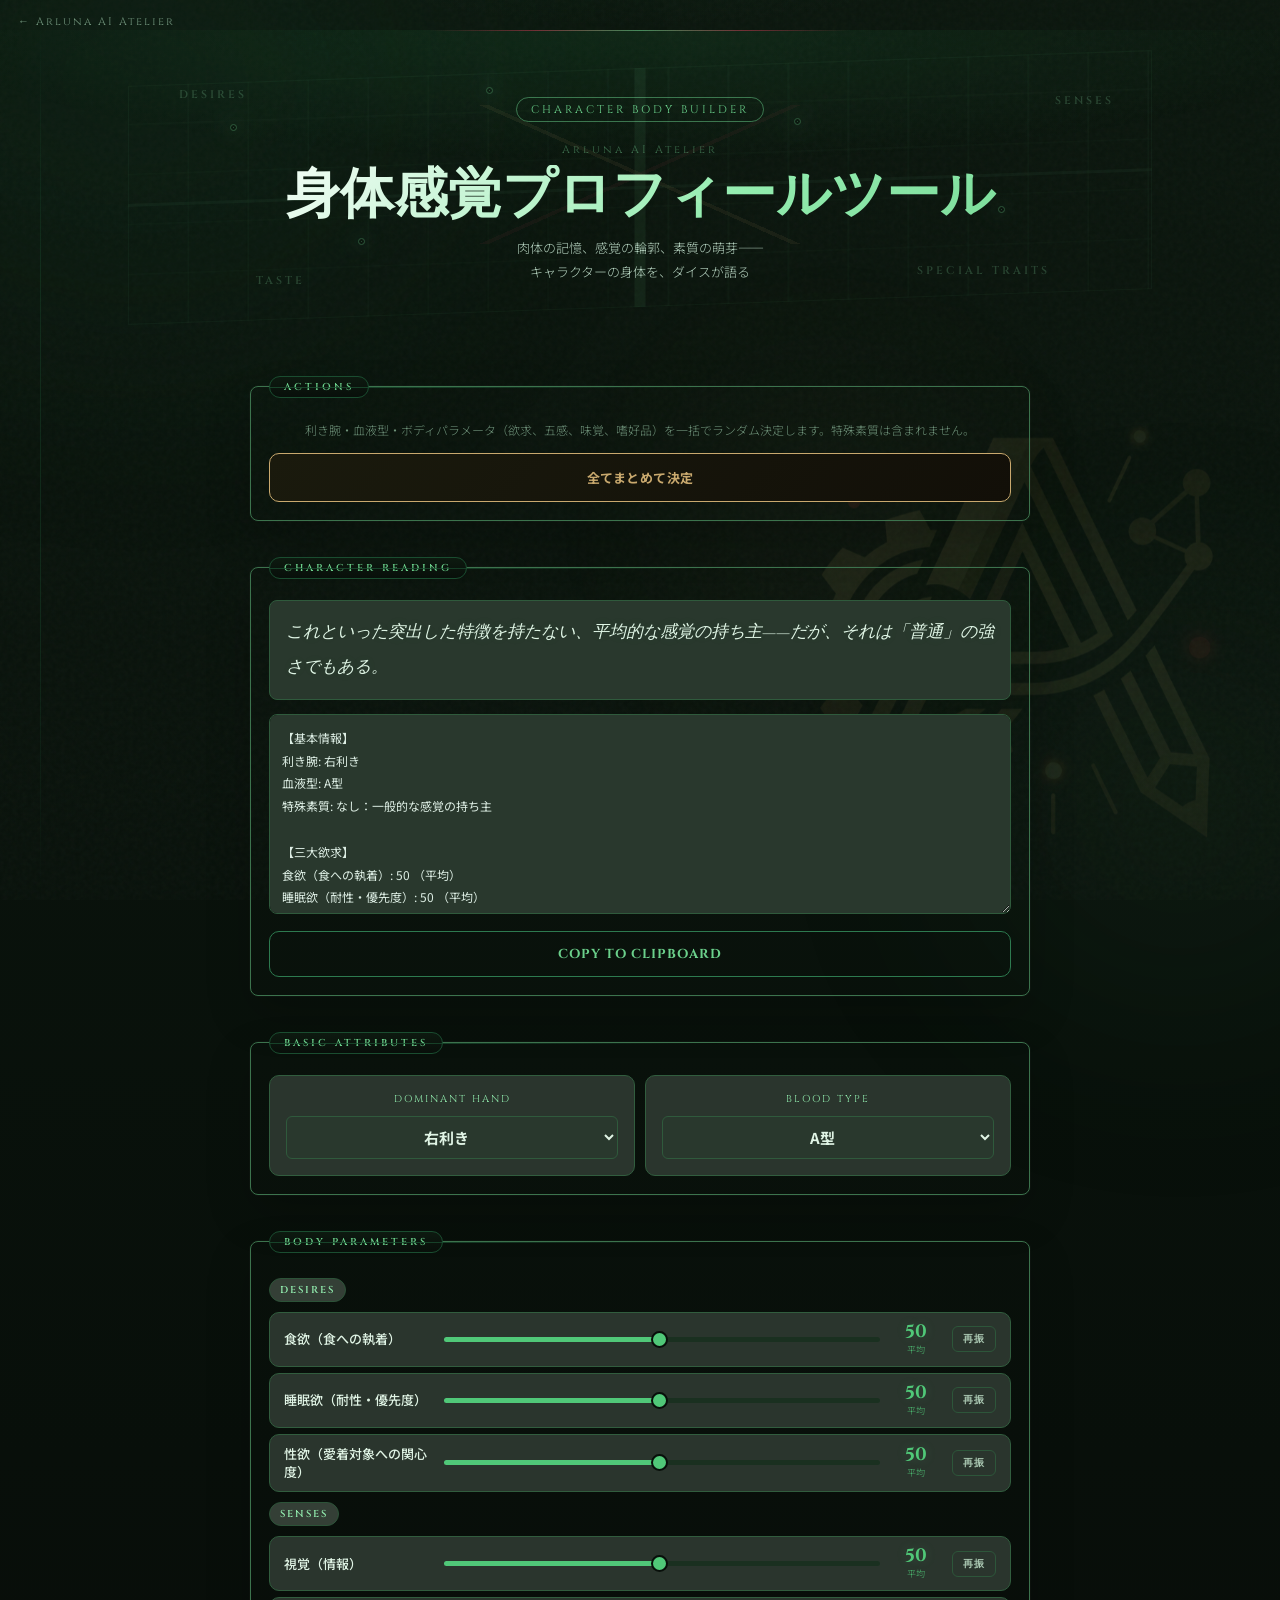
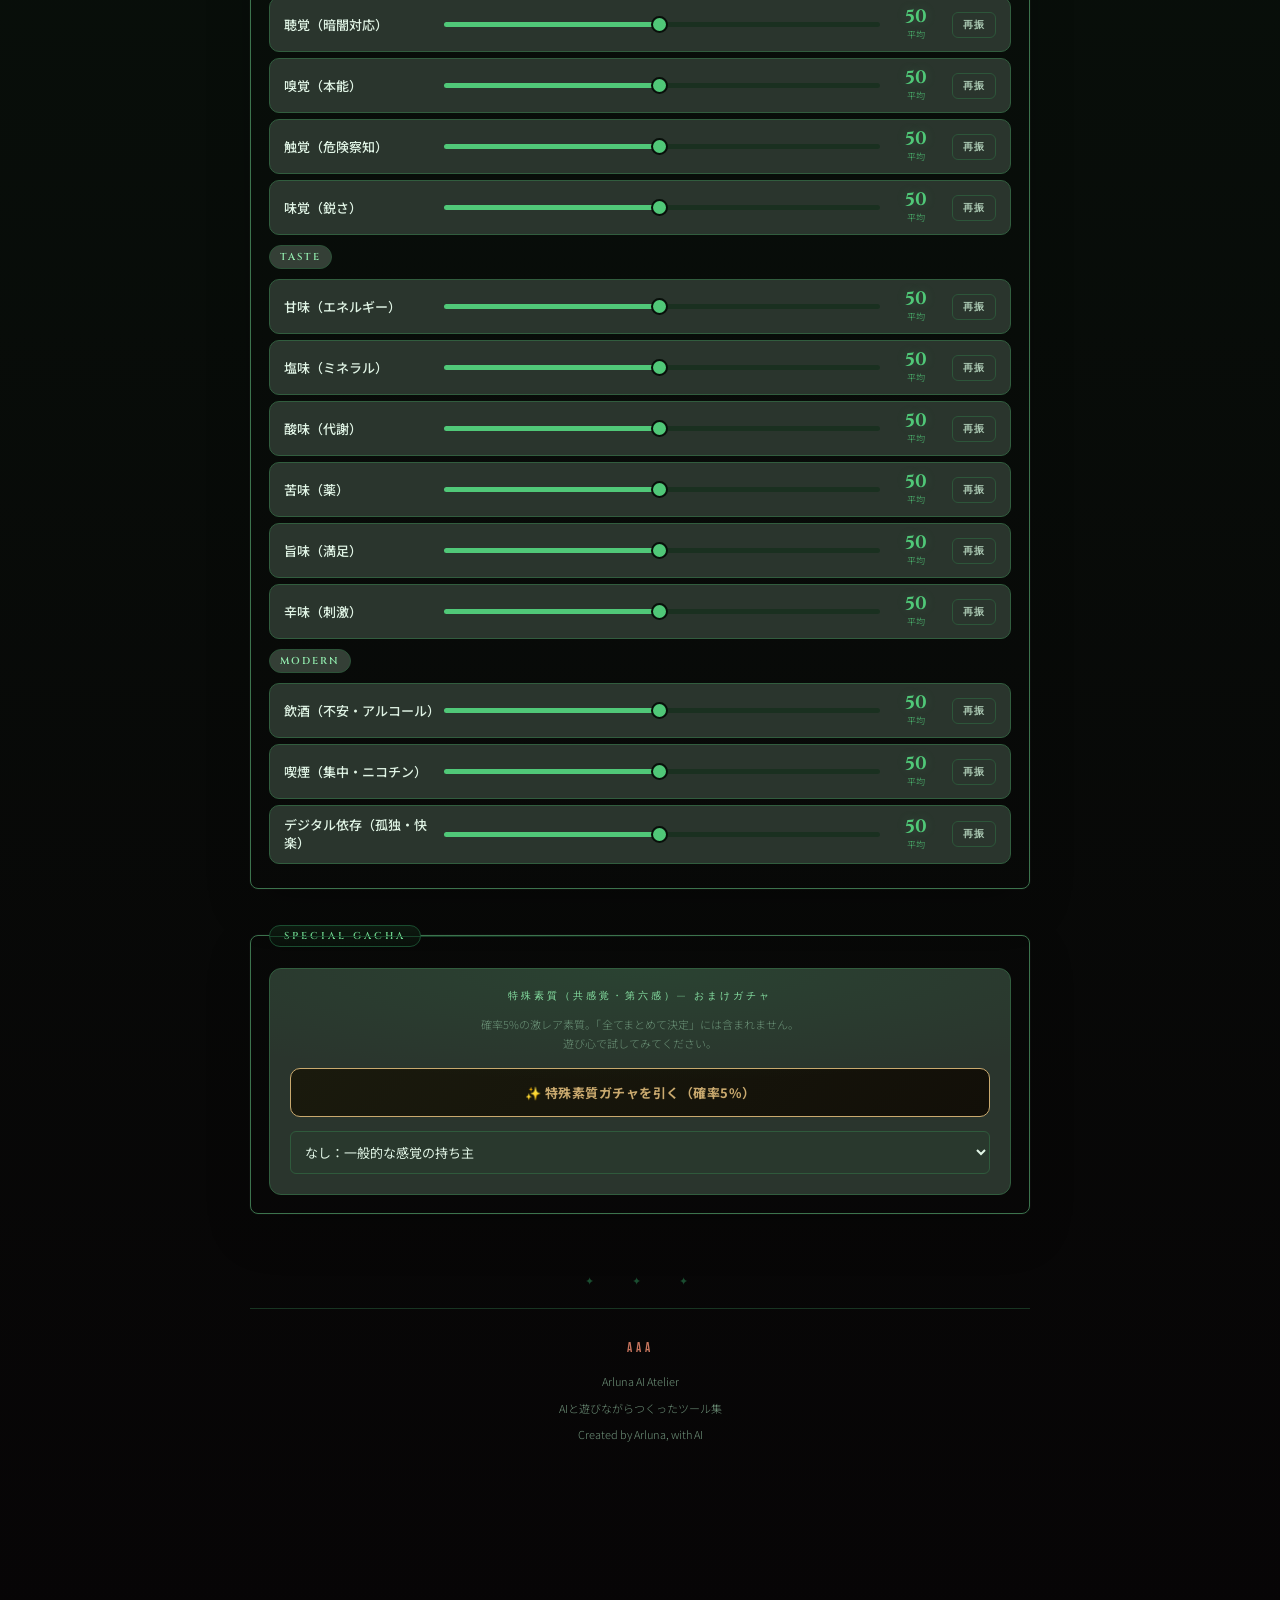
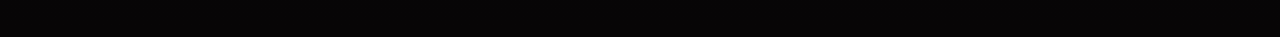
==== commit b85bb940: "Add files via upload" ====
--- a/body-profile-tool.html
+++ b/body-profile-tool.html
@@ -3,7 +3,7 @@
 <head>
 <meta charset="UTF-8">
 <meta name="viewport" content="width=device-width, initial-scale=1.0">
-<title>身体設定ツール — Arluna AI Atelier</title>
+<title>身体感覚プロフィールツール — Arluna AI Atelier</title>
 <meta name="description" content="利き腕、血液型、五感、欲求、味覚、特殊素質をランダムに決め、創作キャラクターの身体設定を作るツールです。">
 <link rel="icon" href="favicon/favicon.ico" sizes="any">
 <link rel="icon" type="image/svg+xml" href="favicon/favicon.svg">
@@ -301,7 +301,7 @@
   </div>
   <div class="eyebrow">Character Body Builder</div>
   <div style="font-family:'Cinzel',serif;font-size:11px;letter-spacing:3px;color:#3a6a4a;margin-bottom:8px">Arluna AI Atelier</div>
-  <h1>身体設定ツール</h1>
+  <h1>身体感覚プロフィールツール</h1>
   <p class="hero-sub">肉体の記憶、感覚の輪郭、素質の萌芽——<br>キャラクターの身体を、ダイスが語る</p>
 </div>
 <div class="page">
